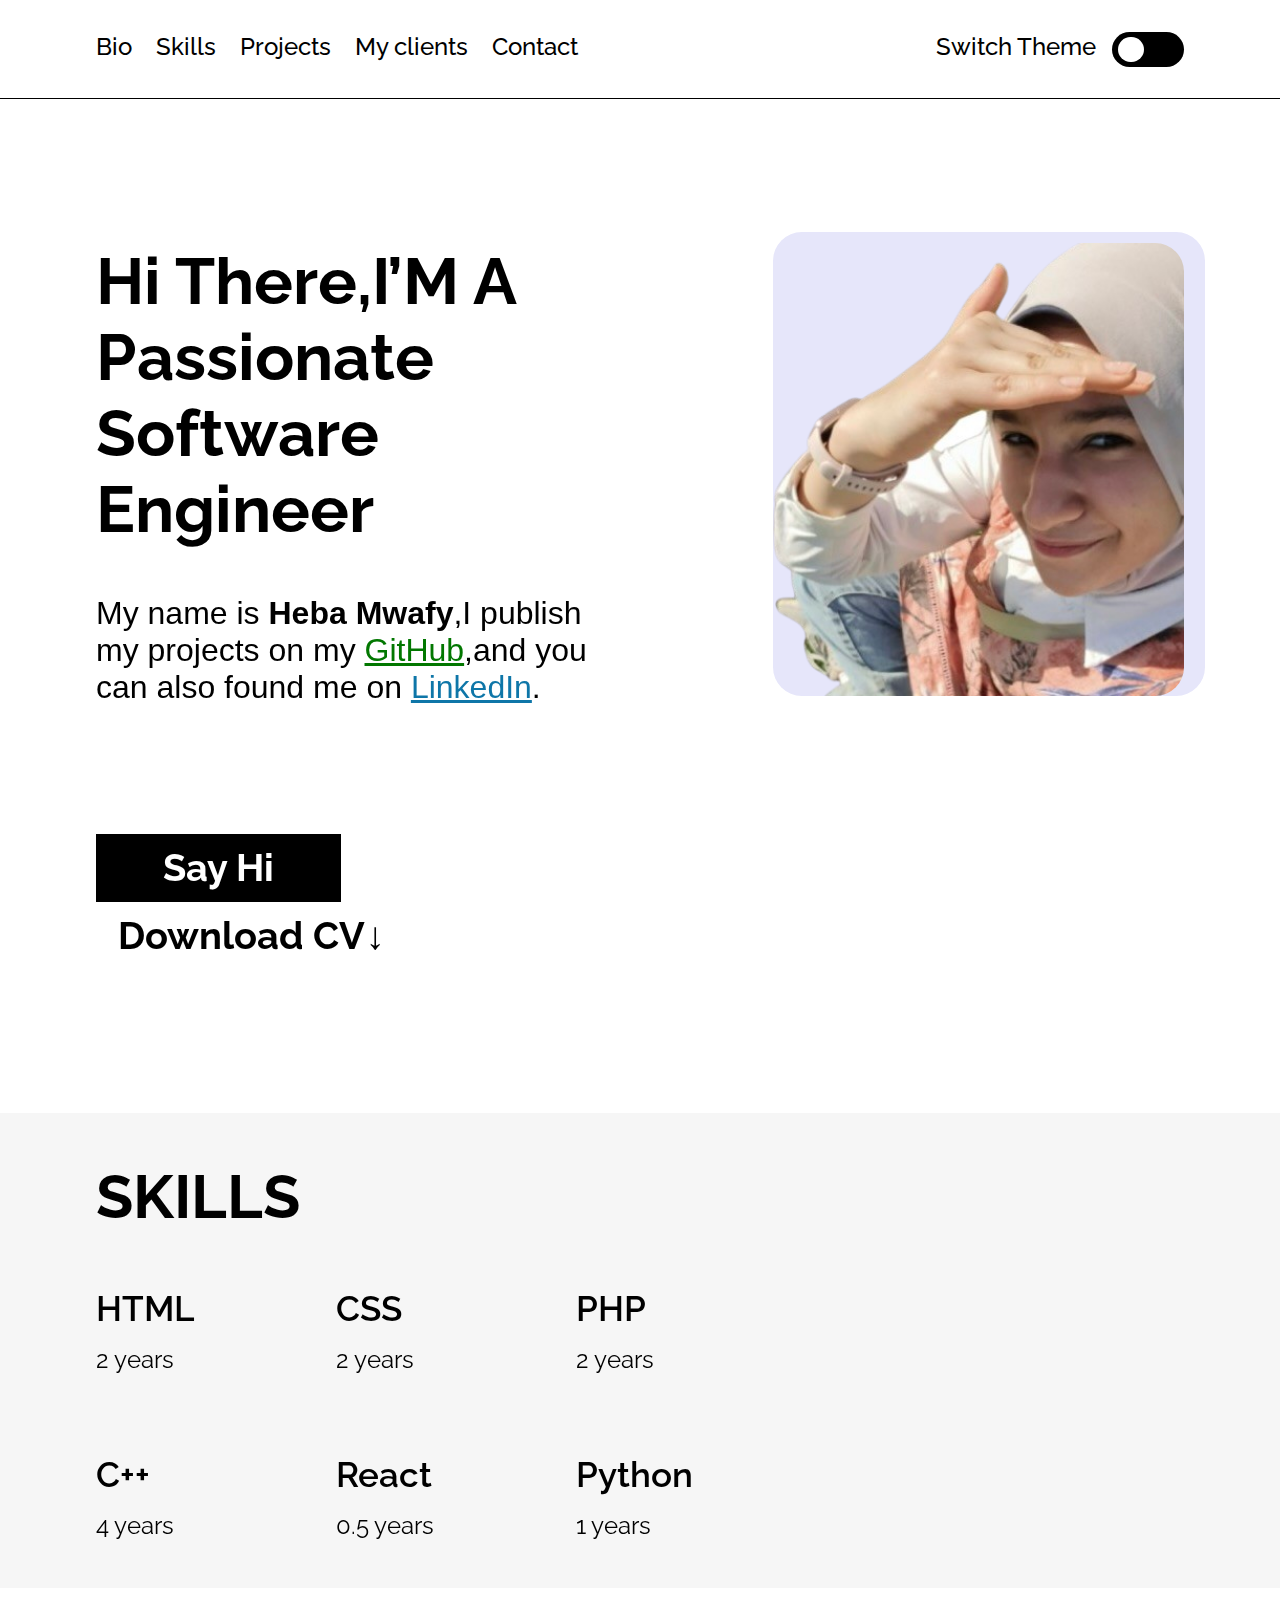
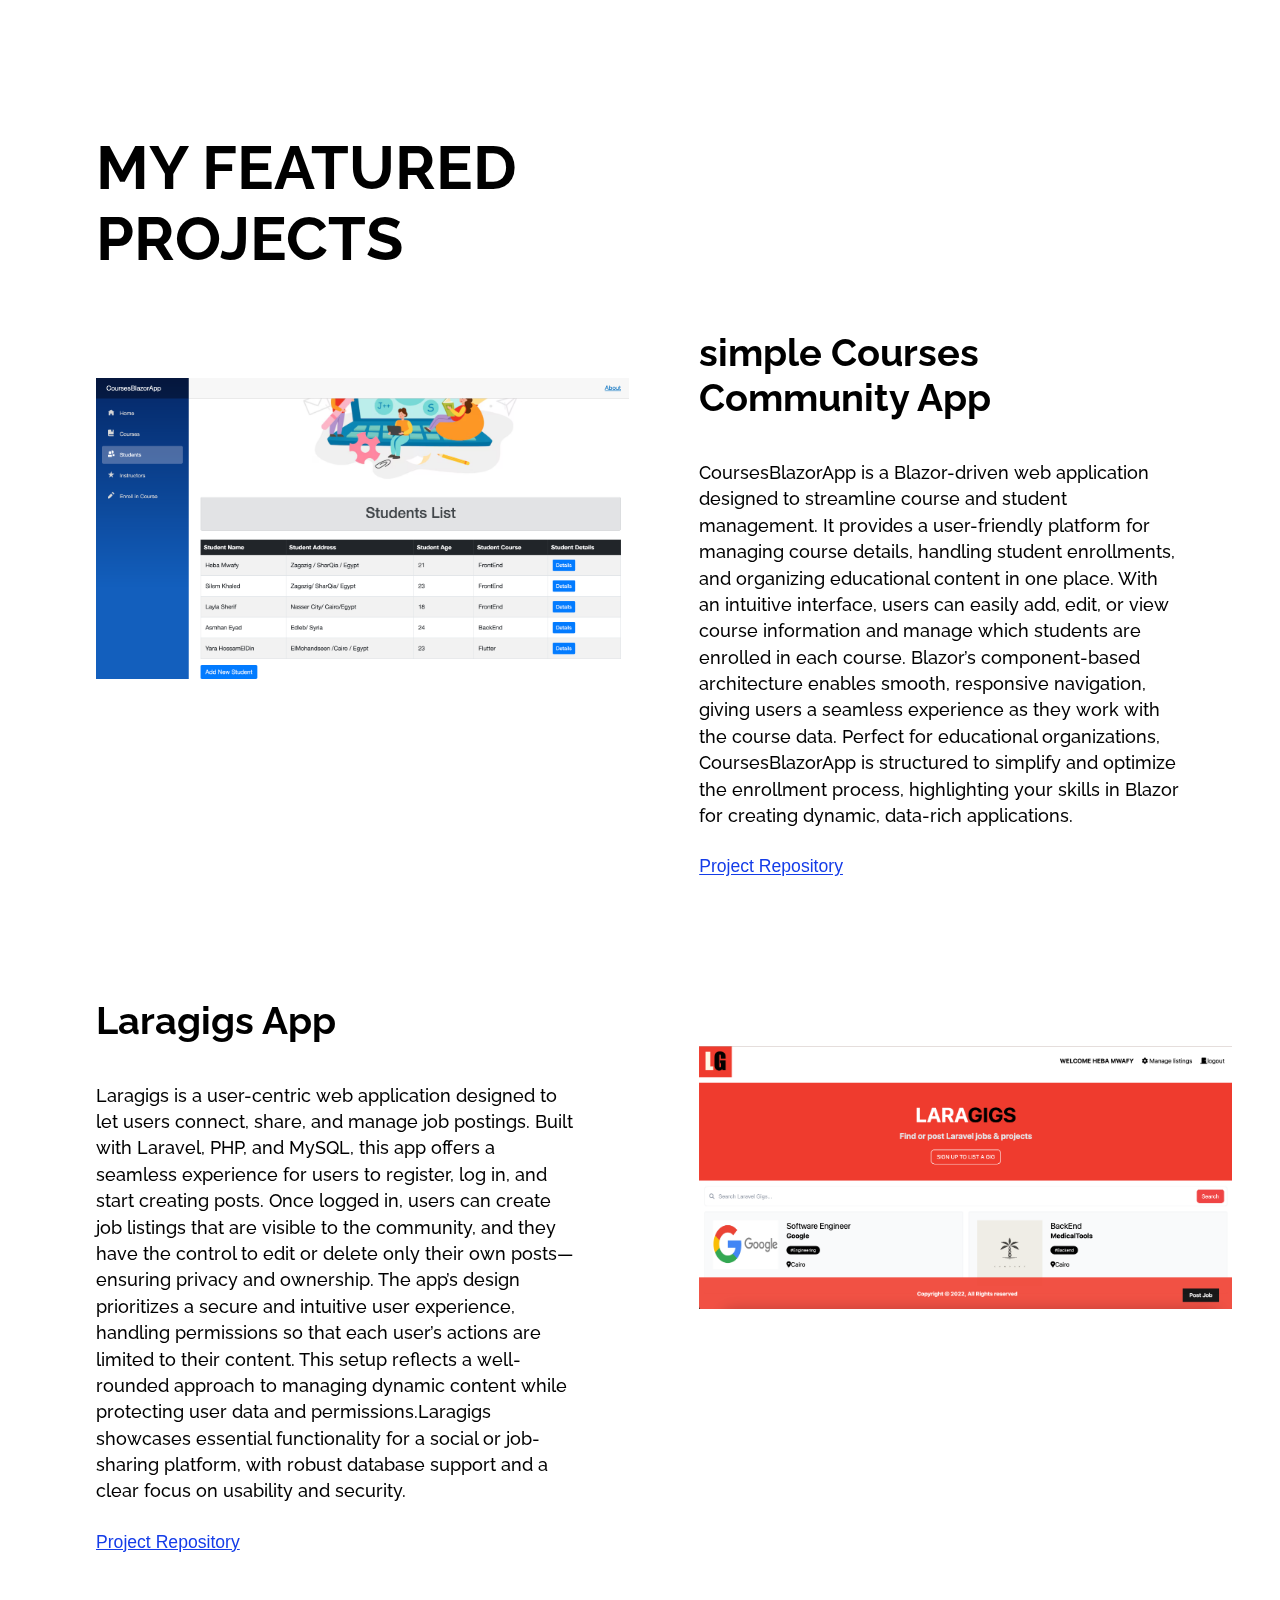
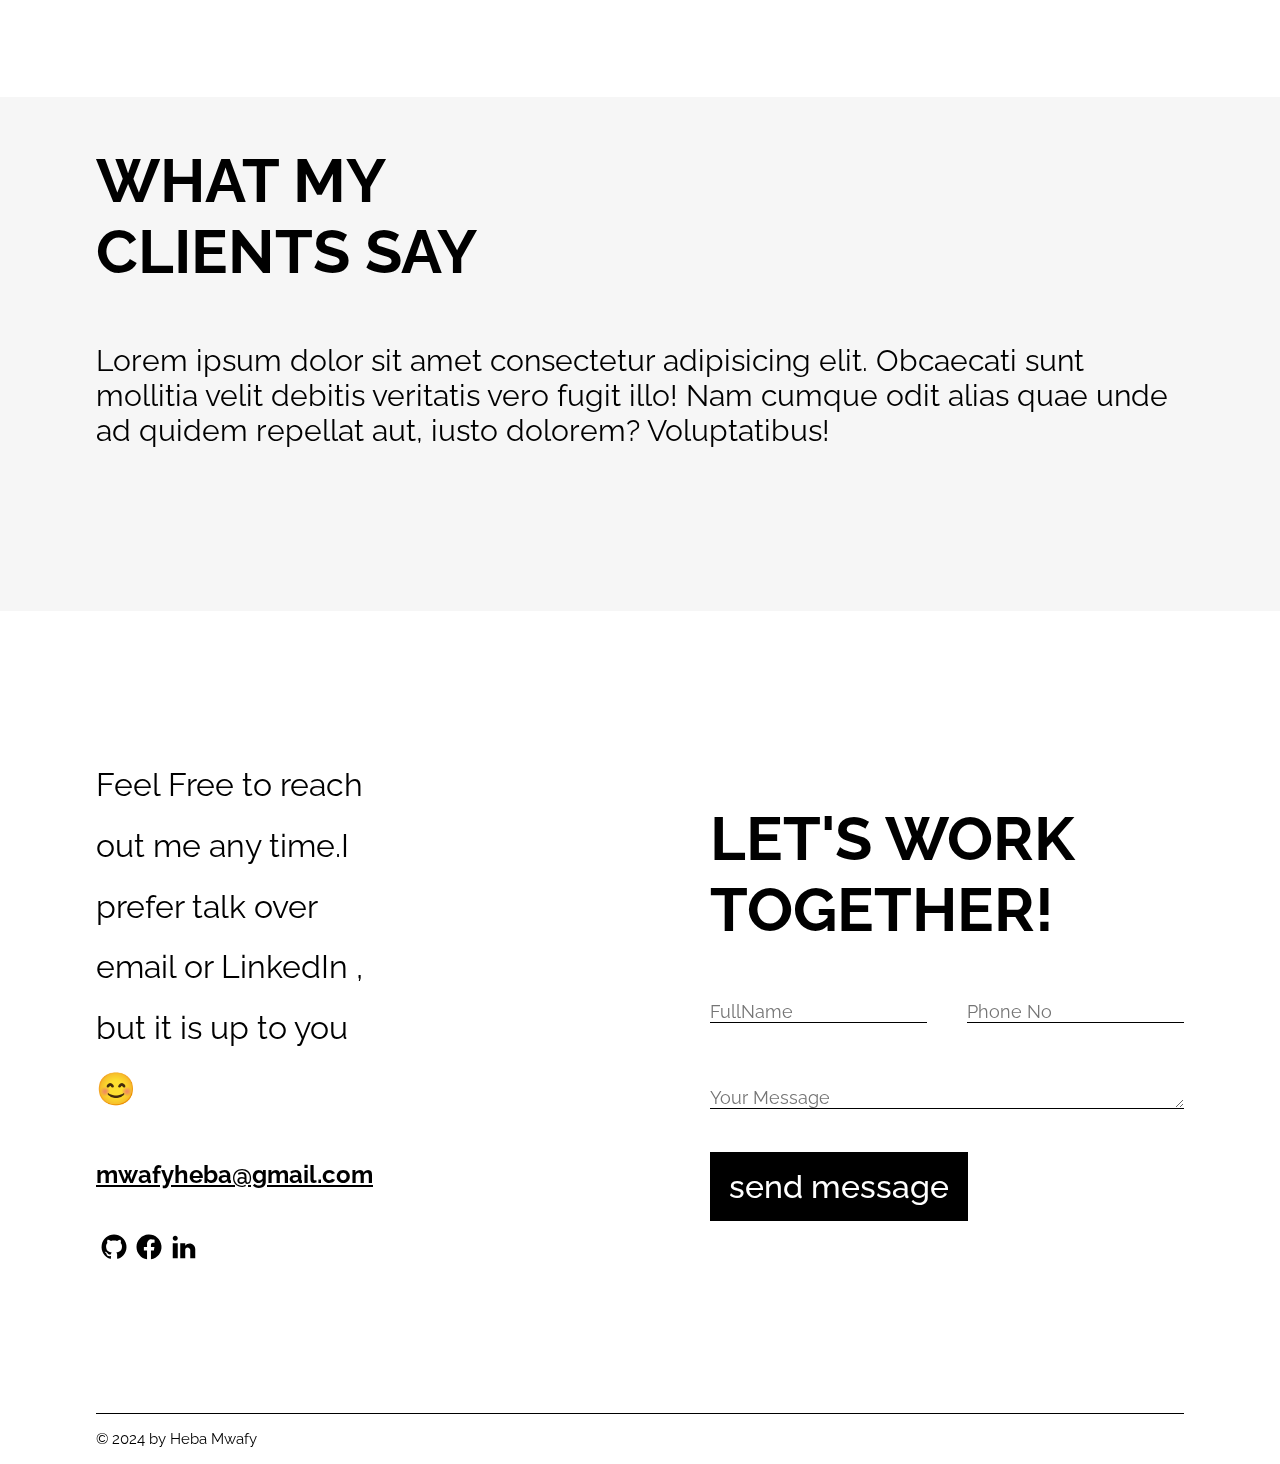
==== index.html @ 5c783ae2 "Initial commit" ====
<!DOCTYPE html>
<html lang="en">

<head>
  <meta charset="UTF-8" />
  <meta http-equiv="X-UA-Compatible" content="IE=edge" />
  <meta name="viewport" content="width=device-width, initial-scale=1.0" />
  <link rel="preconnect" href="https://fonts.googleapis.com" />
  <link rel="preconnect" href="https://fonts.gstatic.com" crossorigin />
  <link href="https://fonts.googleapis.com/css2?family=Raleway:ital,wght@0,100..900;1,100..900&display=swap"
    rel="stylesheet" />
  <link rel="stylesheet" href="./styles/style.css" />
  <title>Heba Mwafy</title>
</head>

<body>
  <div class="container">
    <video class="video_loop" autoplay loop muted>
      <source src="video2.mp4" type="video/mp4">
    </video>
    <header class="header">
      <label for="menu" class="burger_menu">
        <div class="burger_menu_bar"></div>
        <div class="burger_menu_bar"></div>
        <div class="burger_menu_bar"></div>
      </label>
      <input id="menu" type="checkbox" class="burger_menu_checkbox" />
      <nav class="navigation">
        <ul class="navigation_list">
          <li><a href="#bio" class="navigation_link navigation_bio">Bio</a></li>
          <li><a href="#skills" class="navigation_link navigation_skills">Skills</a></li>
          <li><a href="#projects" class="navigation_link navigation_projects">Projects</a></li>
          <li><a href="#clients" class="navigation_link navigation_clients ">My clients</a></li>
          <li><a href="#contact" class="navigation_link navigation_contact">Contact</a></li>
        </ul>
      </nav>

      <div class="toggle">
        <h3 class="toggle_title">Switch Theme</h3>
        <input type="checkbox" name="toggle checkbox" class="toggle_Checkbox" id="toggle">
        <label for="toggle" class="toggle_label"></label>
      </div>
      <script>
        document.addEventListener("DOMContentLoaded", function () {
          //check which theme selected to save
          const savedTheme = localStorage.getItem("theme");

          //select checked if "dark theme" was selectedbefore reload 
          if (savedTheme === "dark") {
            document.getElementById("toggle").checked = true;
          }
        });

        document.getElementById("toggle").addEventListener("change", function () {
          if (this.checked) {
            localStorage.setItem("theme", "dark");
          } else {
            localStorage.setItem("theme", "light");
          }
        });
      </script>
    </header>

    <section id="bio" class="bio section">
      <div class="bio-data">
        <h1 class="bio_heading">
          Hi There,I’M A Passionate<br /> Software<br /> Engineer
        </h1>
        <p class="bio_objective">My name is <span class="bio_name">Heba Mwafy</span>,I publish my projects on my <a
            href="https://github.com/Hebamwafy" class="bio_github">GitHub</a>,and you can also found me on
          <a href="https://www.linkedin.com/in/heba-mwafy-647645250/" class="bio_linkedin">LinkedIn</a>.
        </p>
        <a href="#contact" class="bio_links say-hi-link">Say Hi</a>
        <a href="/Resume.pdf" class="bio_links find-out-link">Download CV<span class="bio_arrow">↓</span></a>
      </div>
      <div class="bio_pic-content">
        <img class="bio_pic" src="img/personal-pic.png" alt="image of Heba Mwafy">
      </div>
    </section>

    <section id="skills" class="skills section section--with-bg">
      <h2 class="h2-heading">SKILLS</h2>
      <ul class="skills_list">
        <li class="skills_item">
          <h2 class="skills_title">HTML</h2>
          <span class="skills_years">2 years</span>
        </li>
        <li class="skills_item">
          <h2 class="skills_title">CSS</h2>
          <span class="skills_years">2 years</span>
        </li>
        <li class="skills_item">
          <h2 class="skills_title">PHP</h2>
          <span class="skills_years">2 years</span>
        </li>
        <li class="skills_item">
          <h2 class="skills_title">C++</h2>
          <span class="skills_years">4 years</span>
        </li>
        <li class="skills_item">
          <h2 class="skills_title">React</h2>
          <span class="skills_years">0.5 years</span>
        </li>
        <li class="skills_item">
          <h2 class="skills_title">Python</h2>
          <span class="skills_years">1 years</span>
        </li>
      </ul>
    </section>
    <section id="projects" class="projects section">
      <h2 class="h2-heading">MY FEATURED<br />PROJECTS</h2>
      <div class="projects_main">
        <img src="img/project-11.png" alt="BlazorApp" class="project-img">
        <div class="projects_data">
          <h3 class="h3-heading">simple Courses Community App</h3>
          <p class="project-description"><strong>CoursesBlazorApp</strong> is a Blazor-driven web application designed
            to streamline course and student management. It provides a user-friendly platform for managing course
            details, handling student enrollments, and organizing educational content in one place. With an intuitive
            interface, users can easily add, edit, or view course information and manage which students are enrolled in
            each course. Blazor’s component-based architecture enables smooth, responsive navigation, giving users a
            seamless experience as they work with the course data. Perfect for educational organizations,
            CoursesBlazorApp is structured to simplify and optimize the enrollment process, highlighting your skills in
            Blazor for creating dynamic, data-rich applications.</p>
          <a href="https://github.com/Hebamwafy/CoursesBlazorApp" target="_blank" class="projects_links">Project
            Repository</a>
        </div>

        <div class="projects_data">
          <h3 class="h3-heading">Laragigs App</h3>
          <p class="project-description"><strong>Laragigs</strong> is a user-centric web application designed to let
            users connect, share, and manage job postings. Built with Laravel, PHP, and MySQL, this app offers a
            seamless experience for users to register, log in, and start creating posts. Once logged in, users can
            create job listings that are visible to the community, and they have the control to edit or delete only
            their own posts—ensuring privacy and ownership. The app’s design prioritizes a secure and intuitive user
            experience, handling permissions so that each user’s actions are limited to their content. This setup
            reflects a well-rounded approach to managing dynamic content while protecting user data and
            permissions.<strong>Laragigs</strong> showcases essential functionality for a social or job-sharing
            platform, with robust database support and a clear focus on usability and security. </p>

          <a href="https://github.com/Hebamwafy/Laragigs.laravel" target="_blank" class="projects_links">Project
            Repository</a>
        </div>
        <img src="img/project-2.png" alt="laragigsApp" class="project-img">
      </div>
    </section>
    <section id="clients" class="clients section section--with-bg">
      <h2 class="h2-heading">WHAT MY<br />CLIENTS SAY</h2>
      <div class="clients-opinions">
        <div class="clients_wrapper">
          <p class="clients_opinion">Lorem ipsum dolor sit amet consectetur adipisicing elit. Obcaecati sunt mollitia
            velit debitis veritatis vero fugit illo! Nam cumque odit alias quae unde ad quidem repellat aut, iusto
            dolorem? Voluptatibus!</p>
          <p class="clients_opinion">Lorem ipsum dolor sit amet consectetur adipisicing elit. Voluptate, ea? Vero
            perferendis tempora id itaque! Impedit, voluptate iure. Corrupti beatae tempore consequuntur explicabo. Id
            in iure illum nihil facere eum!</p>
          <p class="clients_opinion">Lorem ipsum, dolor sit amet consectetur adipisicing elit. Ipsum explicabo
            dignissimos molestias soluta amet placeat consequatur quibusdam quia odit aspernatur. Voluptas tempore
            distinctio iste aspernatur officia nostrum hic deleniti suscipit?</p>
        </div>
      </div>
    </section>
    <section id="contact" class="contact section">
      <div>
        <p class="contact_desc">Feel Free to reach out me any time.I prefer talk over email or LinkedIn , but it is up
          to you 😊</p>
        <a class="contact_email" href="mailto:mwafyheba@gmail.com">mwafyheba@gmail.com</a>
        <div class="contact_socials">
          <a href="https://github.com/Hebamwafy" class="contact_social">
            <img class="social-icon" src="img/brand/github.svg" alt="github" />
          </a>

          <a href="https://www.facebook.com/profile.php?id=100072750970638" class="contact_social">
            <img class="social-icon" src="img/brand/facebook.svg" alt="facebook" />
          </a>

          <a href="https://www.linkedin.com/in/heba-mwafy-647645250/" class="contact_social">
            <img class="social-icon" src="img/brand/LinkedIn.svg" alt="liknedin">
          </a>
        </div>
      </div>
      <div class="contact_formContact">
        <h2 class="h2-heading">LET'S WORK <br /> TOGETHER!</h2>
        <form action="results.html">
          <div class="contact_inputs">
            <input type="text" class="contact_input" placeholder="FullName" required />
            <input type="tel" class="contact_input" placeholder="Phone No" pattern="[0-9]{11}" required />
          </div>
          <textarea class="contact_input contact_textarea" name="description" id="description" rows="1"
            placeholder="Your Message" required></textarea>
          <input class="contact_button" action="results.html" type="submit" value="send message" />
        </form>
      </div>
    </section>
    <footer class="footer">© 2024 by Heba Mwafy</footer>
  </div>
</body>

</html>
---- styles/style.css ----
:root {
  --container-width: 119rem;
  --gutter: 2rem;
  --color-dark-green:#027700;
  --color-black: #000;
  --color-white: #fff;
  --color-blue: #2374e1;
  --color-light-blue: #1d9bf0;
  --color-dark-blue: #0a66c2;
  --color-darker-blue: #143ce8;
  --color-red: #ff0000;
  --color-purple:#cacafa;
  --color-grey: #f6f6f6;
  --color-dark-purple: #a8a8f8;
  --color-purple-dark-theme:#ca8ded;
  --color-background: var(--color-white);
  --color-text: var(--color-black);
  --color-box-img: #E6E6FA;
  --color-link-bg: var(--color-black);
  --color-input-border: var(--color-black);
  --font-family-raleway: "Raleway", sans-serif;
  --font-family-poppins: "Poppins", sans-serif;
  --font-weight-regular: 400;
  --font-weight-medium: 500;
  --font-weight-semi-bold: 600;
  --font-weight-bold: 700;
  --font-size-70: 7rem;
  --font-size-65: 6.5rem;
  --font-size-40: 4rem;
  --font-size-38: 3.8rem;
  --font-size-24: 2.4rem;
  --font-size-22: 2.2rem;
  --font-size-20: 2rem;
  --font-size-18: 1.8rem;
  --font-size-15: 1.5rem;
  --transition-timing: 0.3s;
}

/*start CSS reset*/
* {
  margin: 0;
  padding: 0;
  font: inherit;
}

*,
*::after,
*::before {
  box-sizing: border-box;
}

a {
  color: inherit;
  display: inline-block;
}

button {
  background-color: transparent;
  border: none;
  cursor: pointer;
  border: 0;
}

ul,
ol {
  list-style: none;
}

/*end CSS reset*/
/* global styles*/
html {
  scroll-behavior: smooth;
  scroll-padding-top: 9.5rem;
}

body,
[type=submit] {
  font-size: 1.1rem;
  font-family: var(--font-family-raleway);
  background-color: var(--color-background);
  color: var(--color-text);
  border: 0;
}

.container {
  display: grid;
  row-gap: 9rem;
  max-width: calc(var(--container-width))+calc(var(--gutter)*2);
  margin: 0 5%;
  padding-inline: var(--gutter);
}

/*background loop video*/
.video_loop {
  position: fixed;
  top: 0;
  left: 0;
  min-width: 100%;
  min-height: 100%;
  opacity: 0.36;
  z-index: -1;
}

.h2-heading {
  font-size: var(--font-size-38);
  font-weight: var(--font-weight-bold);
  grid-column: 1/-1;
  margin-bottom: 3.5rem;
}

.h3-heading {
  font-size: var(--font-size-24);
  font-weight: var(--font-weight-bold);
  margin-bottom: 2.5rem;
}

.section {
  position: relative;
  display: grid;
  grid-template-columns: repeat(2, auto);
  align-items: start;
}

.section--with-bg {
  padding: 3rem 0;
}

.section--with-bg::before {
  content: "";
  position: absolute;
  height: 100%;
  width: 100vw;
  background-color: var(--color-grey);
  justify-self: center;
  z-index: -1;
}

/*End global styles*/
.header {
  position: relative;
  padding: 2rem 0;
  z-index: 1;
  display: flex;
  justify-content: center;
  top: 0;
  position: sticky;
  background-color: var(--color-background);
}

.header::before {
  content: "";
  position: absolute;
  z-index: -1;
  height: 100%;
  width: 100vw;
  top: 0;
  border-bottom: 0.1rem solid var(--color-input-border);
  background-color: var(--color-background);
}

.navigation {
  transition: var(--transition-timing);
}

.navigation_list {
  display: flex;
  gap: 1.5rem;
}

.navigation_link:link,
.navigation_link:visited {
  font-size: var(--font-size-15);
  text-decoration: none;
  font-weight: var(--font-weight-medium);
}

.navigation_link:hover,
.navigation_link:active {
  text-decoration: underline;
  color: var(--color-text);
}

.container:has(.bio:target) .navigation_bio {
  color: darkviolet;
  text-decoration: underline;
  font-weight: var(--font-weight-bold);
}

.container:has(.skills:target) .navigation_skills {
  color: darkviolet;
  text-decoration: underline;
  font-weight: var(--font-weight-bold);
}

.container:has(.projects:target) .navigation_projects {
  color: darkviolet;
  text-decoration: underline;
  font-weight: var(--font-weight-bold);
}

.container:has(.clients:target) .navigation_clients {
  color: darkviolet;
  text-decoration: underline;
  font-weight: var(--font-weight-bold);
}

.container:has(.contact:target) .navigation_contact {
  color: darkviolet;
  text-decoration: underline;
  font-weight: var(--font-weight-bold);
}

/*burger menu*/
.burger_menu_checkbox {
  display: none;
}

/*End burger menu*/
/*Toggle*/
.toggle {
  display: flex;
  gap: 1rem;
  margin-left: auto;
}

.toggle_title {
  font-weight: var(--font-weight-medium);
  font-size: var(--font-size-15);
}

.toggle_Checkbox {
  display: none;
}

.toggle_label {
  display: block;
  position: relative;
  /*if you  would make the child fixed or absolute*/
  background-color: var(--color-black);
  width: 4.5rem;
  height: 2.2rem;
  cursor: pointer;
  /*show as clickable*/
  padding: 0.3rem 0.4rem;
  border-radius: 1.5rem;
  transition: 0.3s;
  /*checkbox move with animation .3s*/
}

.toggle_label::after {
  content: "";
  display: block;
  width: 1.6rem;
  height: 1.6rem;
  transition: 0.3s;
  border-radius: 50%;
  background-color: var(--color-white);
}

/*descendant Selector (+)->means the next element to toggle_checkbox*/
.toggle_Checkbox:checked + .toggle_label {
  background-color: var(--color-white);
}

.toggle_Checkbox:checked + .toggle_label::after {
  transform: translateX(2.1rem);
  background-color: var(--color-purple);
}

/*End toggle*/
/*Bio*/
.bio {
  -moz-column-gap: 6.4rem;
       column-gap: 6.4rem;
  grid-template-columns: repeat(2, 1fr);
}

.bio_heading {
  font-size: 65px;
  font-weight: var(--font-weight-bold);
}

.bio_objective {
  font-family: var(--font-family-poppins);
  font-weight: var(--font-weight-regular);
  font-size: var(--font-size-20);
  margin: 3rem 0 8rem;
}

.bio_name {
  font-weight: var(--font-weight-semi-bold);
}

.bio_github {
  color: var(--color-dark-green);
}

.bio_linkedin {
  color: #0E76A8;
}

.bio_links {
  font-size: 2.4rem;
  font-weight: var(--font-weight-bold);
  text-decoration: none;
}

.say-hi-link {
  background-color: var(--color-link-bg);
  color: var(--color-white);
  padding: 0.7rem 4.2rem;
}

.find-out-link {
  padding: 0.7rem 0;
  margin-inline-start: 1.4rem;
}

@keyframes jump {
  0% {
    transform: translateY(0.5rem);
  }
  35% {
    transform: translateY(-0.5rem);
  }
  70% {
    transform: translateY(0);
  }
  100% {
    transform: translateY(0);
  }
}
.bio_arrow {
  display: inline-block;
  animation: jump 1s infinite alternate ease-in-out;
  /*infinte for make the inmation forevr , alternatemake the move from uo to down and the opposite , for more smooth animation make (ease-in-out)*/
}

.bio_pic-content {
  display: flex;
  position: relative;
  align-items: flex-end;
  /*to start from end*/
  justify-self: end;
}

.bio_pic-content::before {
  content: "";
  position: absolute;
  background-color: var(--color-box-img);
  width: 27rem;
  height: 29rem;
  border-radius: 1.8rem;
  z-index: -1;
}

.bio_pic {
  width: 25.7rem;
  border-radius: 1.8rem;
}

/*End Bio*/
/*Skills*/
.skills_list {
  display: grid;
  grid-template-columns: repeat(3, 1fr);
  row-gap: 5rem;
}

.skills_item {
  transition: var(--transition-timing);
  -webkit-user-select: none;
     -moz-user-select: none;
          user-select: none;
}

.skills_title {
  font-size: var(--font-size-22);
  font-weight: var(--font-weight-semi-bold);
}

.skills_years {
  display: inline-block;
  font-size: var(--font-size-15);
  margin-top: 1rem;
}

.skills_item:hover {
  text-shadow: 0 0 2px var(--color-dark-purple);
}

/*End Skills*/
/*Projects*/
.projects_main {
  display: grid;
  grid-template-columns: repeat(2, 1fr);
  -moz-column-gap: 7.4rem;
       column-gap: 7.4rem;
  row-gap: 7.5rem;
}

.project-img {
  width: 110%;
  height: auto;
  margin-top: 3rem;
  box-shadow: 0 0 0.5rem rgba(0, 0, 0, 0);
}

.projects_data {
  align-self: center;
}

.project-description {
  line-height: 1.5;
  font-weight: var(--font-weight-medium);
}

.projects_links {
  color: var(--color-darker-blue);
  font-family: var(--font-family-poppins);
  font-weight: var(--font-weight-medium);
  margin-top: 1.3rem;
}

.projects_links::after {
  content: "";
  display: inline-block;
  width: 1.4rem;
  height: 1.4rem;
  background-image: url("img/external-icon.png");
  background-size: contain;
  /*contain->adjust pic to the parent*/
  margin-left: 0.6rem;
}

/*End Projects*/
/*Clients*/
.clients_opinions {
  grid-column: 1/-1;
  line-height: 1.7rem;
}

.clients_wrapper {
  display: flex;
  overflow-x: auto;
  /*scroll into the wrapper not the whole page*/
  scroll-snap-type: x mandatory;
}

.clients_opinion {
  font-size: 30px;
  flex-basis: 100%;
  flex-shrink: 0;
  /*to make them wrapper must be out of the parent's size*/
  scroll-snap-align: start;
  margin-bottom: 5rem;
}

/*End Clients*/
/*Contact*/
.contact {
  grid-template-columns: repeat(2, 1fr);
  -moz-column-gap: 20rem;
       column-gap: 20rem;
  align-items: center;
}

.contact_desc {
  font-size: var(--font-size-20);
  line-height: 1.9;
}

.contact_email {
  font-size: var(--font-size-15);
  font-weight: var(--font-weight-bold);
  margin: 2.5rem 0;
}

.contact_social {
  transition: var(--transition-timing);
}

.contact_social:hover {
  transform: scale(1.2);
  /*to increase the size by 20% on hover*/
}

.social-icon {
  width: 100%;
  margin: 3px;
  filter: brightness(0) saturate(100%);
}

.contact_inputs {
  display: flex;
  gap: 2.5rem;
}

.contact_input {
  border: 0;
  outline: 0;
  background: transparent;
  border-bottom: 0.1rem solid var(--color-input-border);
  flex: 1;
  color: var(--color-text);
}

.contact_textarea {
  width: 100%;
  margin-top: 4rem;
}

.contact_button {
  background-color: var(--color-link-bg);
  color: var(--color-white);
  padding: 1rem 1.2rem;
  font-weight: var(--font-weight-medium);
  font-size: var(--font-size-20);
  margin-top: 2.4rem;
}

/*End Contact*/
/*Footer*/
.footer {
  padding: 1rem 0;
  font-size: 15px;
  border-top: 0.1rem solid;
}

/*End Footer*/
/*Theme*/
html:has(.toggle_Checkbox:checked) {
  --color-background:var(--color-black);
  --color-text:var(--color-white);
  --color-box-img:var(--color-dark-purple);
  --color-link-bg:var(--color-dark-purple);
  --color-input-border:var(--color-white);
  --color-grey:var(--color-black);
}
html:has(.toggle_Checkbox:checked) .social-icon {
  filter: brightness(0) saturate(100%) invert(1);
}

/*End Theme*/
/*Responsive*/
/*make the width fixed so used pixels not rem*/
@media (max-width: 1000px) {
  html {
    font-size: 8px;
  }
}
/*tablet*/
@media (max-width: 880px) {
  .bio_heading {
    font-size: 30px;
    justify-self: center;
  }
  .container {
    row-gap: 4rem;
  }
  .section {
    grid-template-columns: 1fr;
  }
  .bio_pic-content {
    justify-self: center;
    grid-row: 1;
    margin-bottom: 3rem;
  }
  .h3-heading {
    font-size: var(--font-size-24);
  }
  .skills_list {
    grid-template-columns: repeat(3, 1fr);
  }
  .projects_main {
    grid-template-columns: 1fr;
    row-gap: 4rem;
  }
  .project-img {
    width: 100%;
  }
  .projects_data:nth-last-of-type(2) {
    order: 1;
  }
  .clients_opinion {
    font-size: 8px;
  }
  .contact {
    row-gap: 4rem;
  }
  .contact_formContact {
    order: -1;
  }
  .footer {
    font-size: 5px;
  }
}
/*phone*/
@media (max-width: 500px) {
  .header {
    font-size: 8px;
  }
  .skills_list {
    grid-template-columns: repeat(2, 1fr);
  }
  .burger_menu {
    display: flex;
    flex-direction: column;
    cursor: pointer; /*clickable*/
    gap: 0.75rem;
    align-self: center;
    z-index: 0;
    align-self: center;
  }
  .burger_menu_bar {
    height: 0.3rem;
    width: 3.3rem;
    background-color: var(--color-text);
    transition: var(--transition-timing);
  }
  .header::before {
    z-index: 0;
    padding: 0;
  }
  /* 
  .header:has(.burger_menu_checkbox:checked).burger_menu_bar:nth-child(1){
    transform: translateY(10px) rotate(40deg);
  }
  .header:has(.burger_menu_checkbox:checked).burger_menu_bar:nth-child(2) {
    opacity: 0;
    visibility: hidden;
  }
  .header:has(.burger_menu_checkbox:checked).burger_menu_bar :nth-child(3){
    transform: translateY(-7px) rotate(-40deg);
  } */
  .burger_menu_checkbox:checked + .navigation {
    top: 100%;
  }
  .navigation {
    position: absolute;
    width: 100vw;
    top: 0;
    padding: 2rem 0;
    border-bottom: 0.1rem solid --color-text;
    z-index: -1;
    background-color: var(--color-background);
  }
  .navigation_list {
    justify-content: center;
  }
  .toggle {
    padding: 1rem 0;
    z-index: 1;
  }
}
/*End Responsive*//*# sourceMappingURL=style.css.map */
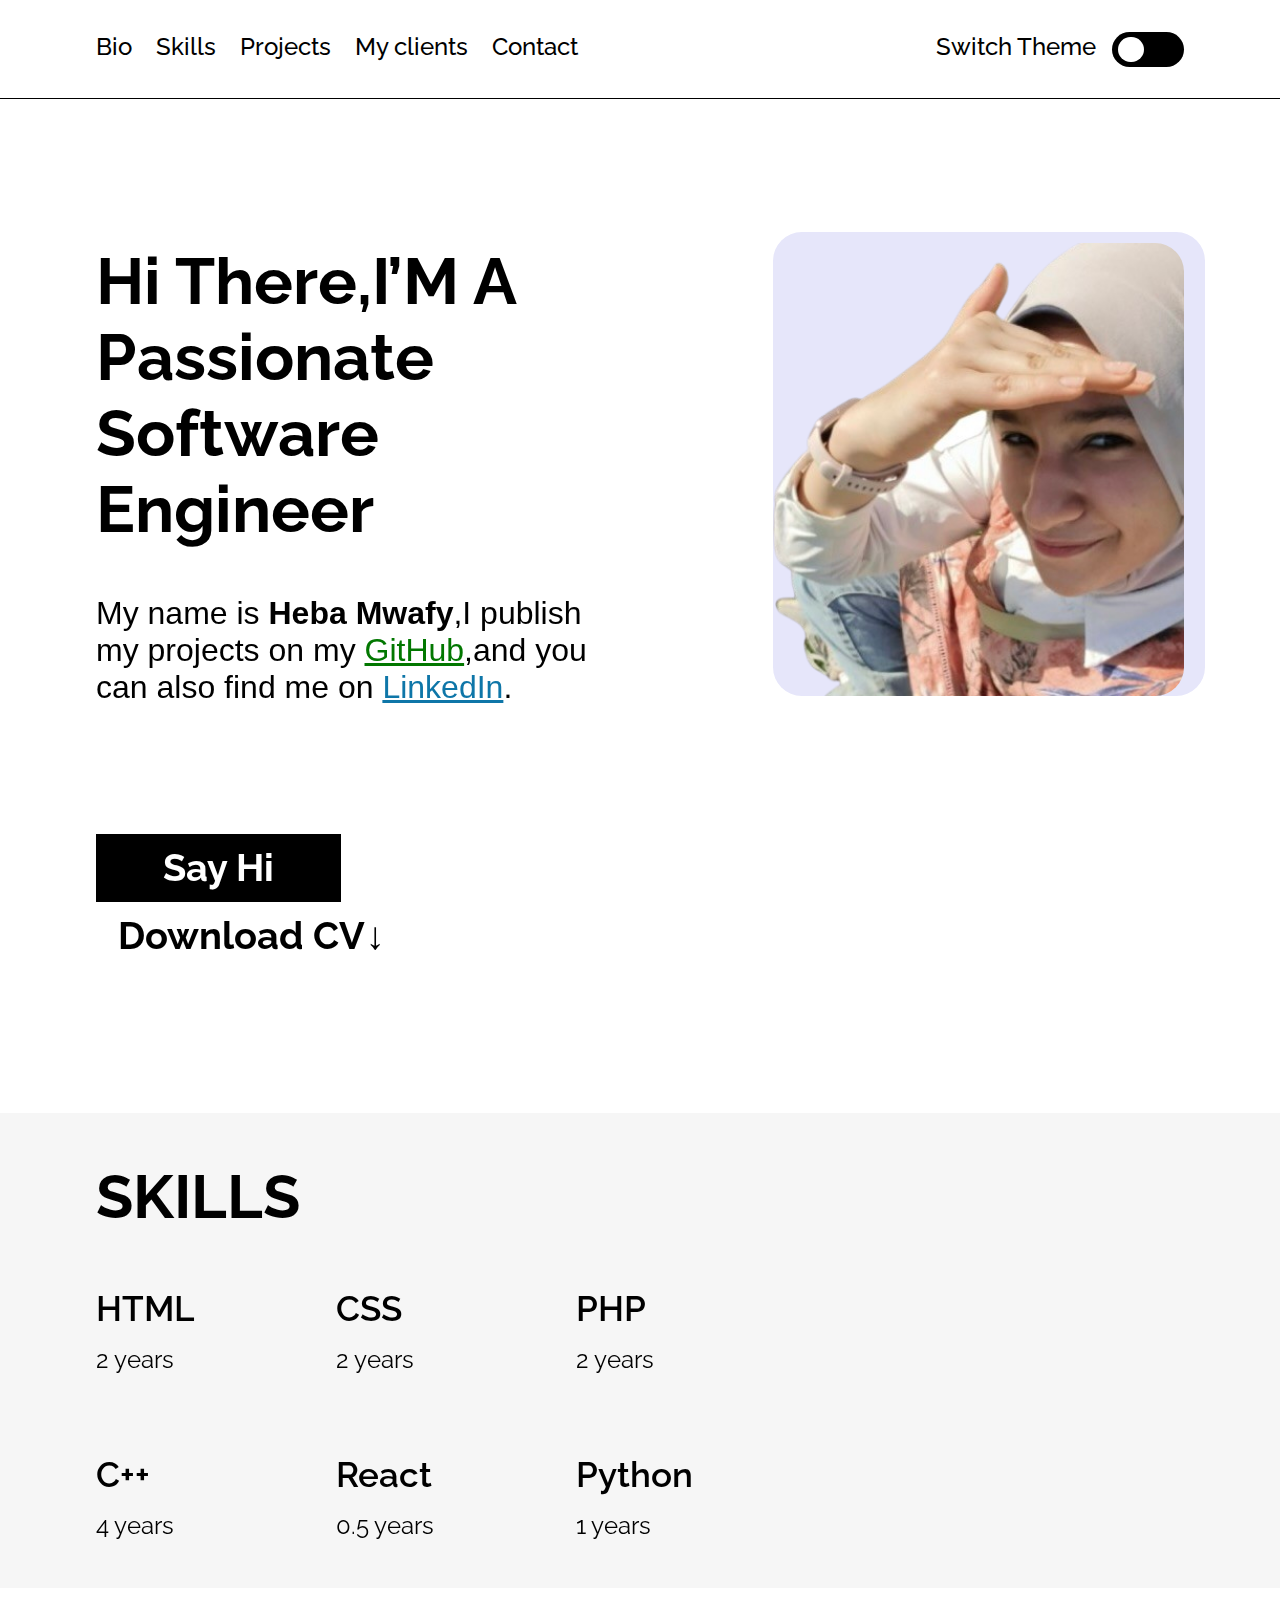
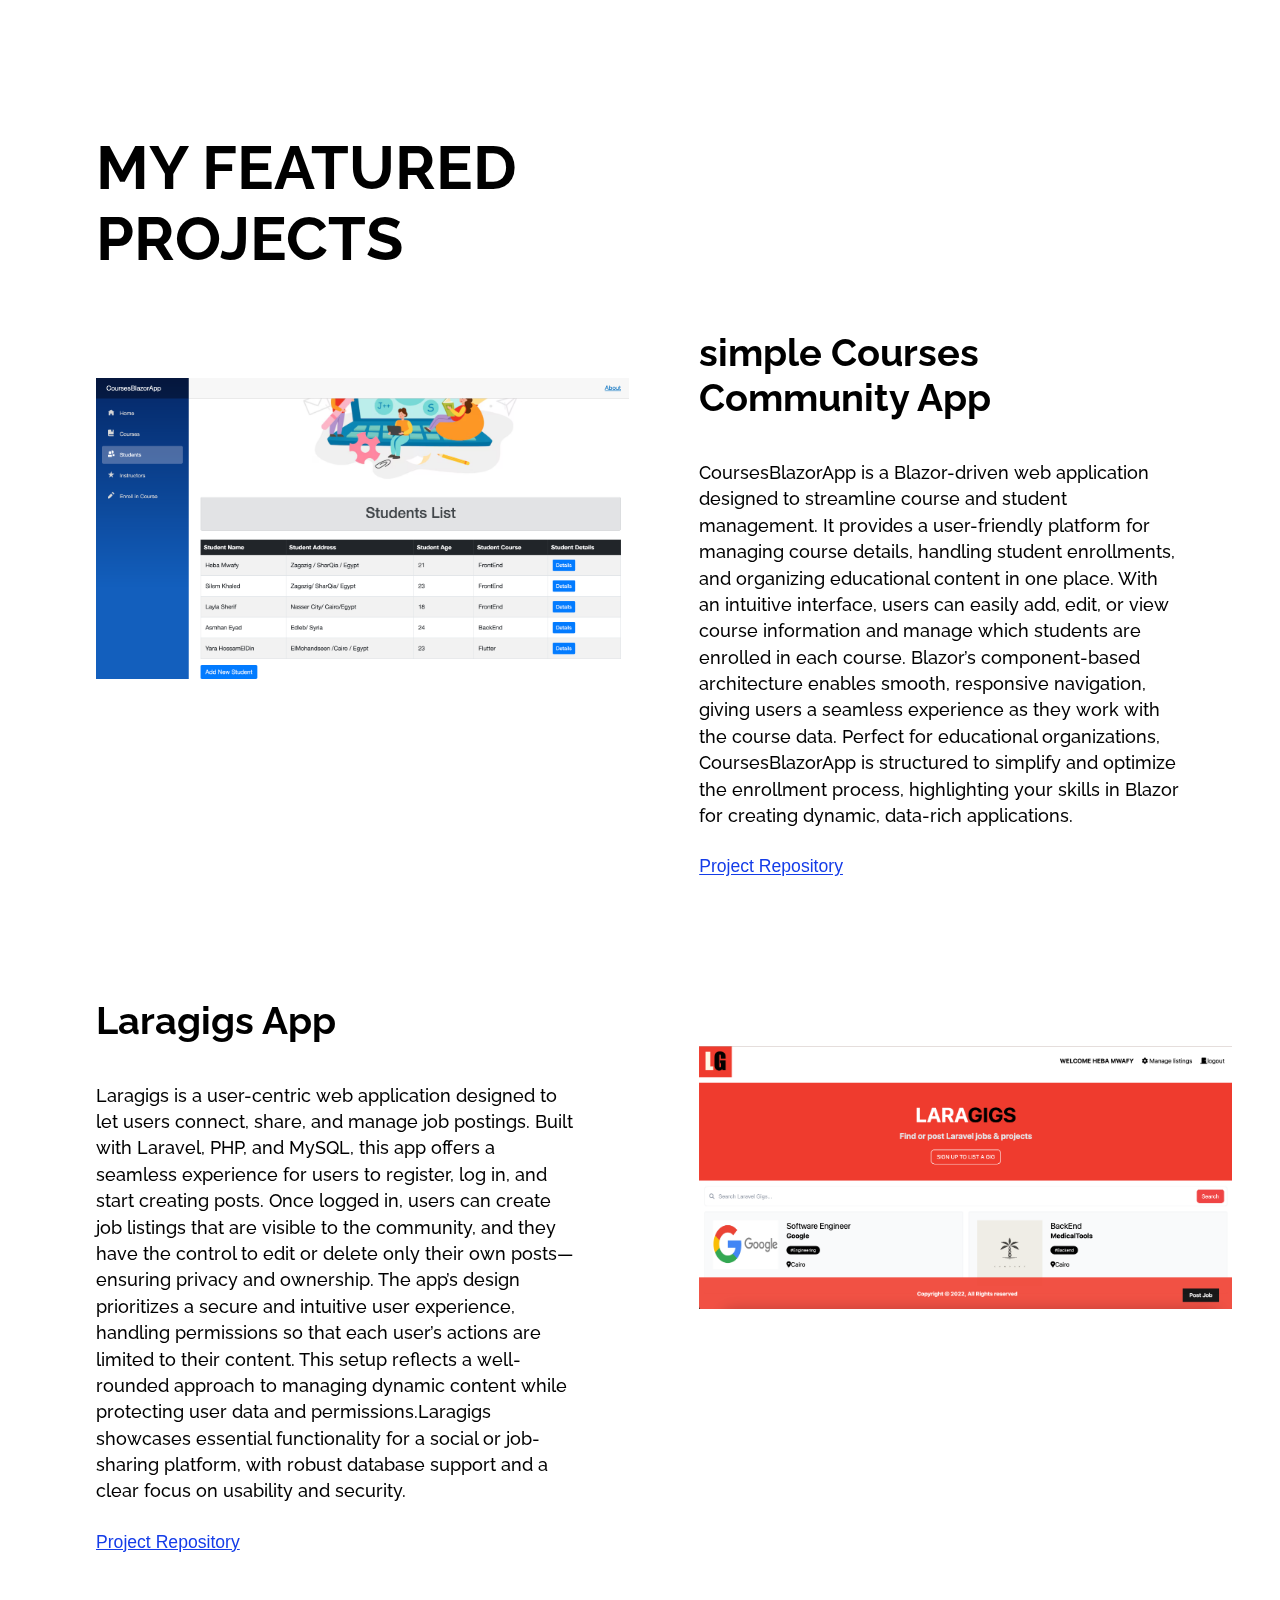
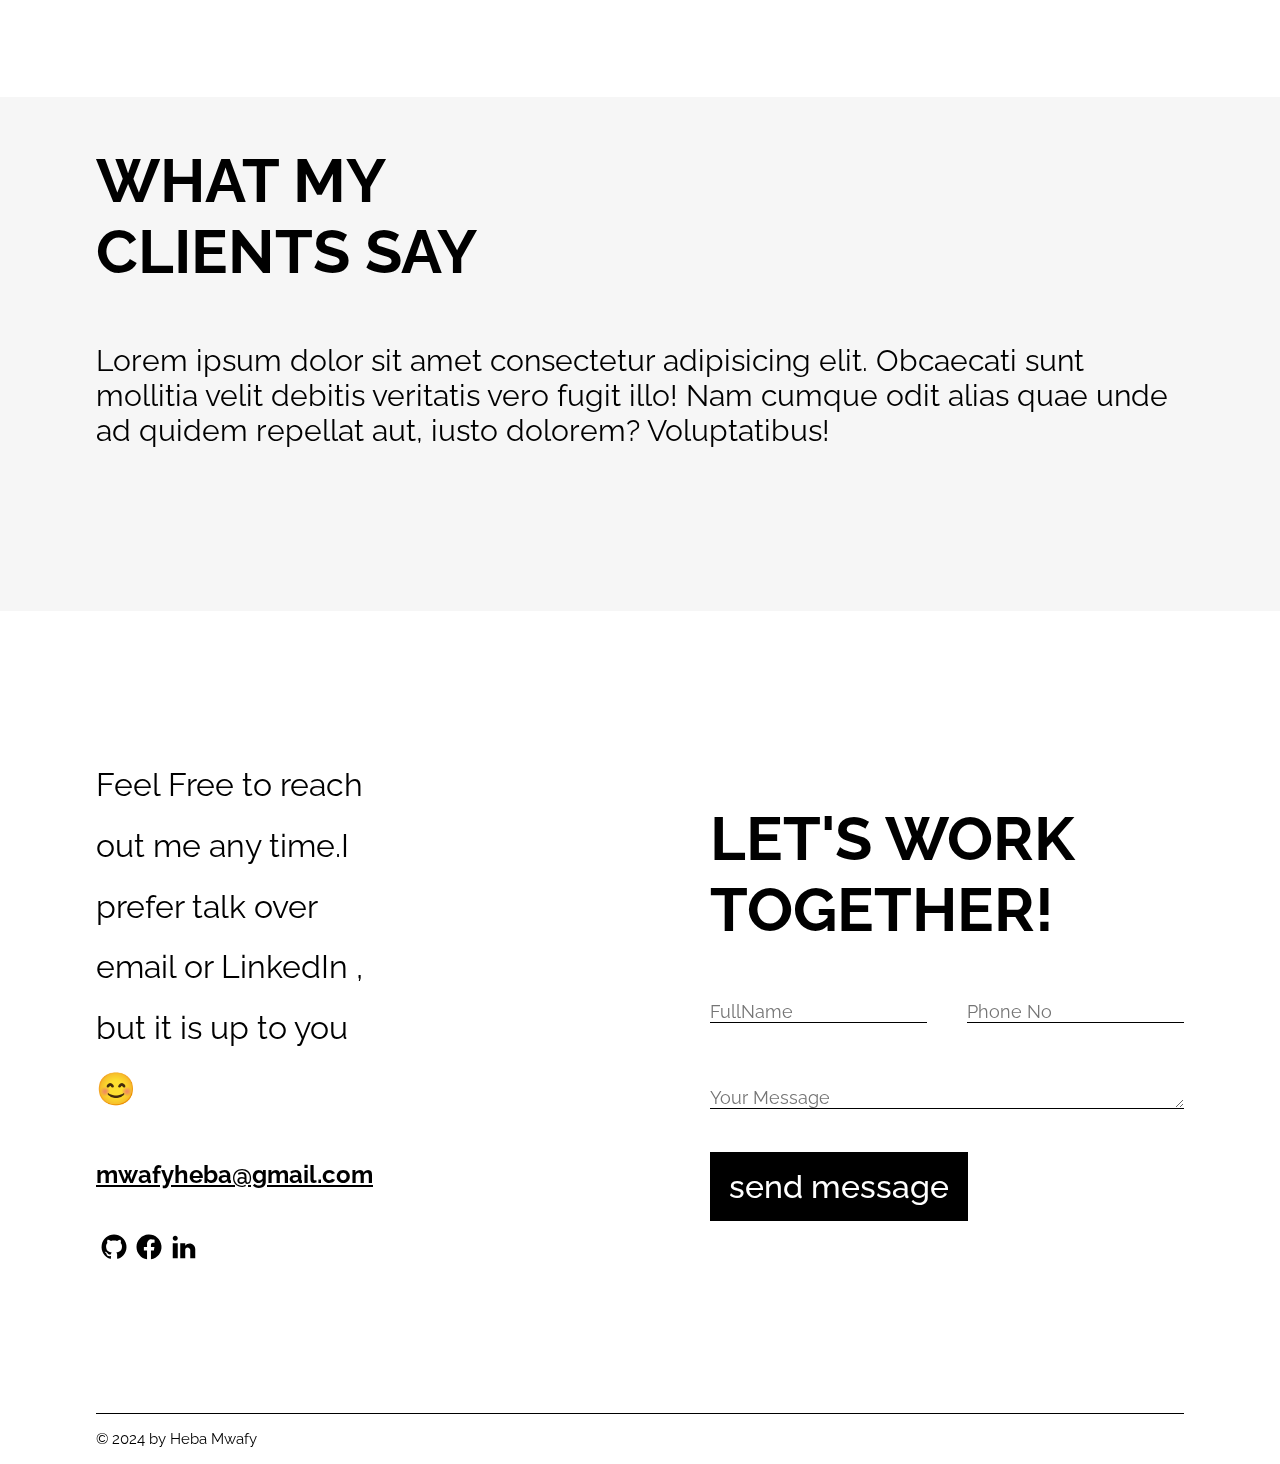
==== commit 8f417f54: "Update index.html" ====
--- a/index.html
+++ b/index.html
@@ -67,11 +67,11 @@
           Hi There,I’M A Passionate<br /> Software<br /> Engineer
         </h1>
         <p class="bio_objective">My name is <span class="bio_name">Heba Mwafy</span>,I publish my projects on my <a
-            href="https://github.com/Hebamwafy" class="bio_github">GitHub</a>,and you can also found me on
+            href="https://github.com/Hebamwafy" class="bio_github">GitHub</a>,and you can also find me on
           <a href="https://www.linkedin.com/in/heba-mwafy-647645250/" class="bio_linkedin">LinkedIn</a>.
         </p>
         <a href="#contact" class="bio_links say-hi-link">Say Hi</a>
-        <a href="/Resume.pdf" class="bio_links find-out-link">Download CV<span class="bio_arrow">↓</span></a>
+        <a href="Resume.pdf" class="bio_links find-out-link">Download CV<span class="bio_arrow">↓</span></a>
       </div>
       <div class="bio_pic-content">
         <img class="bio_pic" src="img/personal-pic.png" alt="image of Heba Mwafy">
@@ -195,4 +195,4 @@
   </div>
 </body>
 
-</html>+</html>
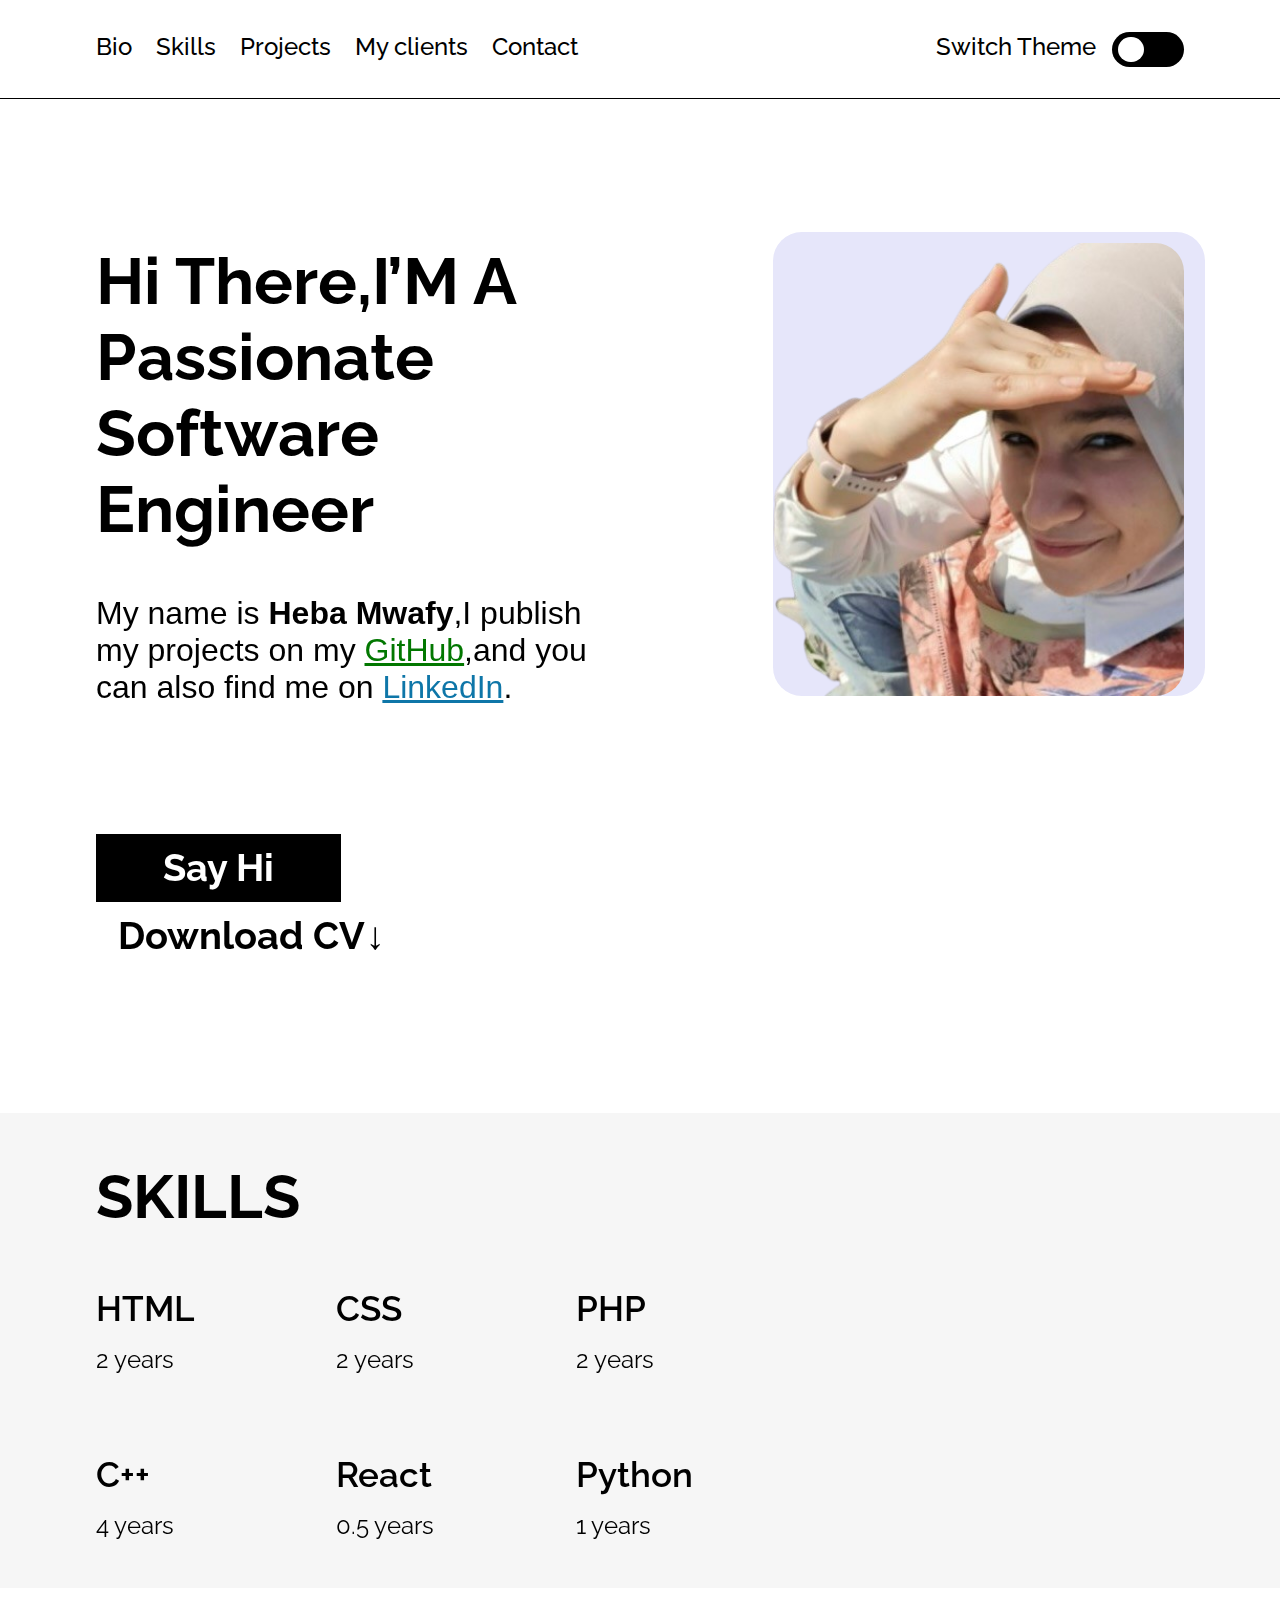
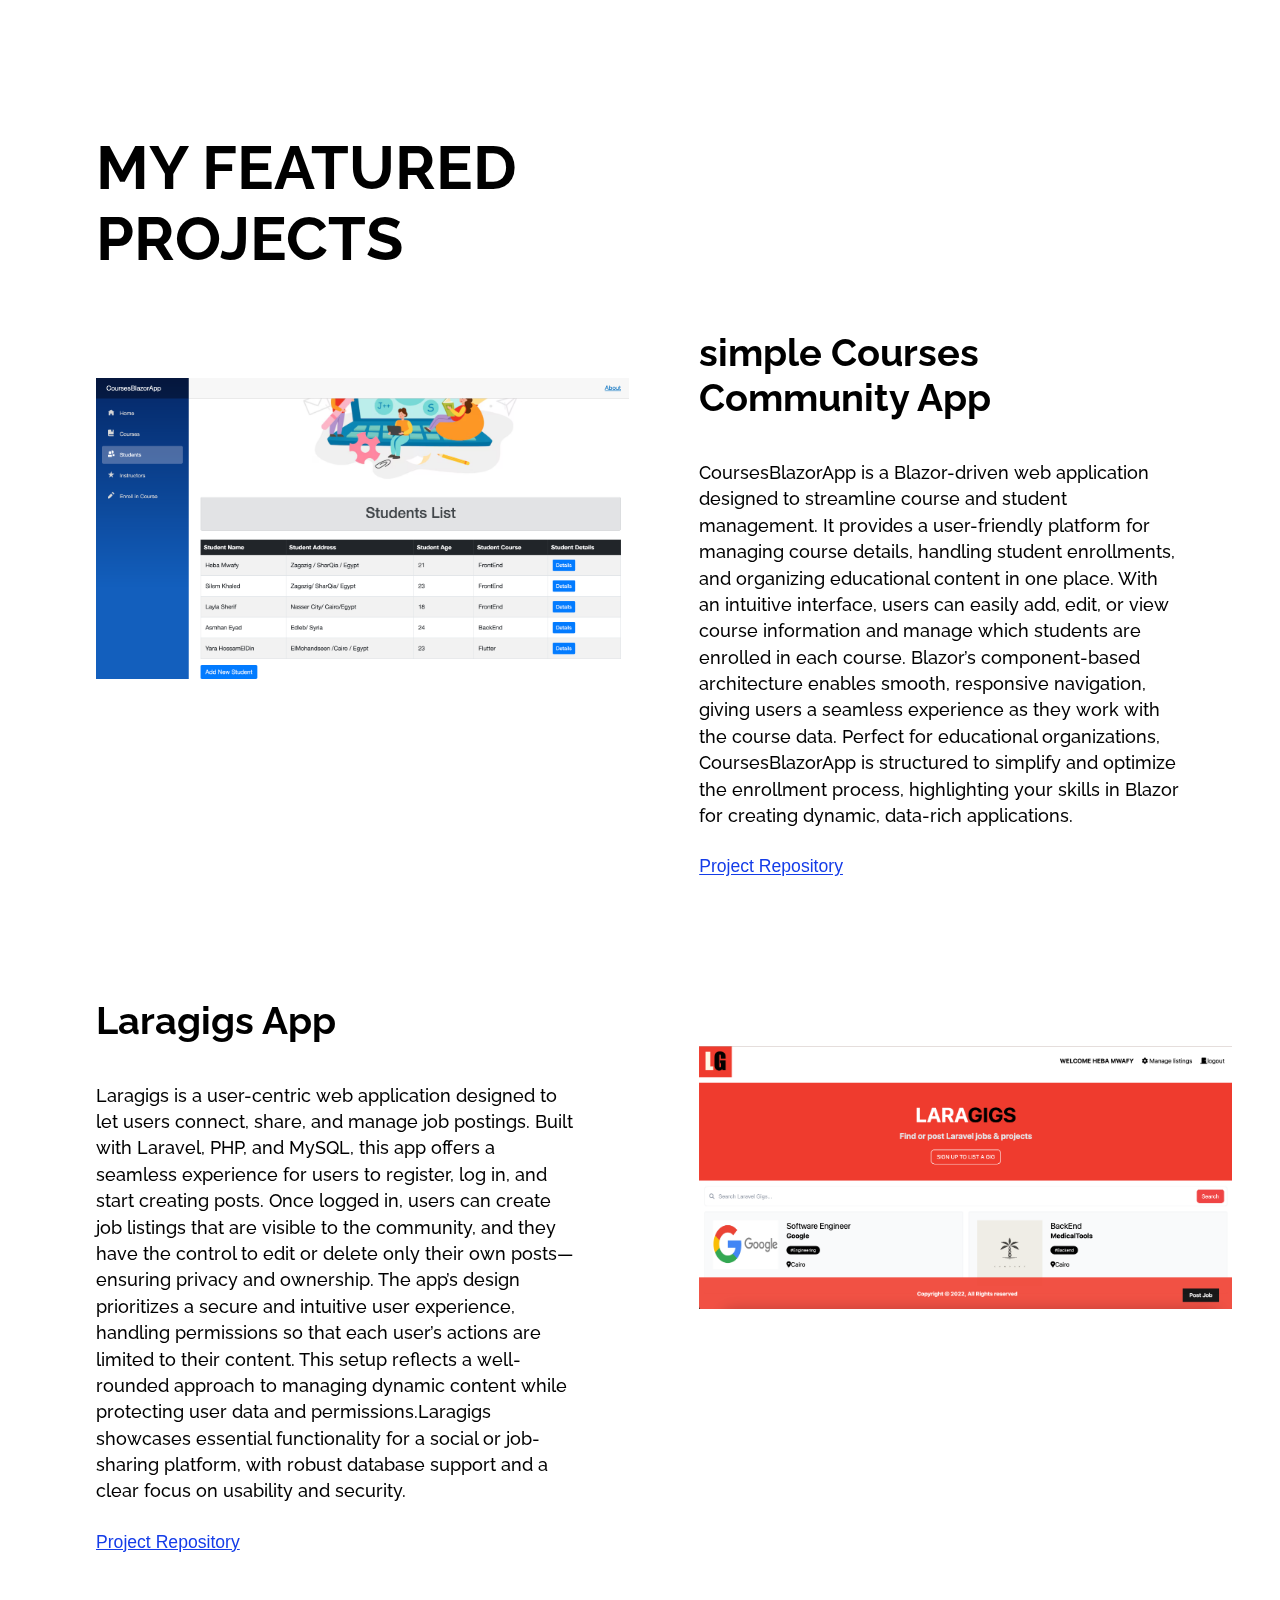
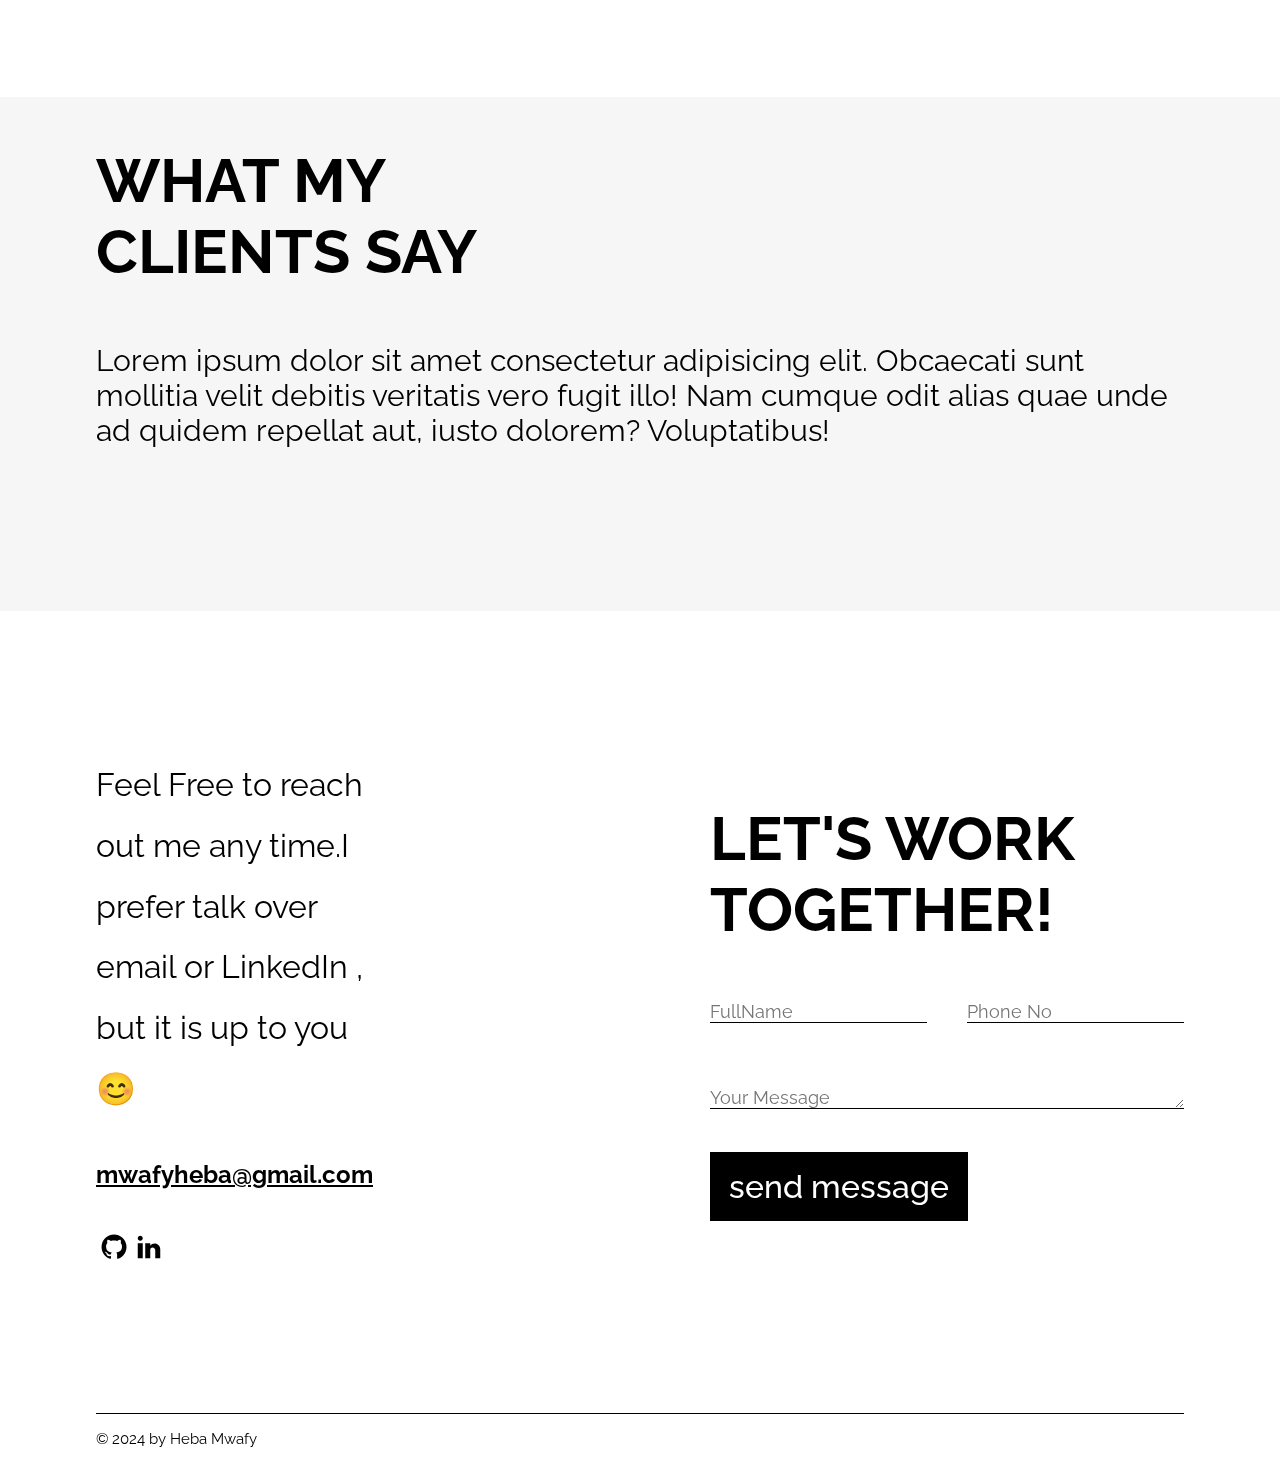
==== commit 8dcbace6: "edit social icons" ====
--- a/index.html
+++ b/index.html
@@ -168,11 +168,6 @@
           <a href="https://github.com/Hebamwafy" class="contact_social">
             <img class="social-icon" src="img/brand/github.svg" alt="github" />
           </a>
-
-          <a href="https://www.facebook.com/profile.php?id=100072750970638" class="contact_social">
-            <img class="social-icon" src="img/brand/facebook.svg" alt="facebook" />
-          </a>
-
           <a href="https://www.linkedin.com/in/heba-mwafy-647645250/" class="contact_social">
             <img class="social-icon" src="img/brand/LinkedIn.svg" alt="liknedin">
           </a>
